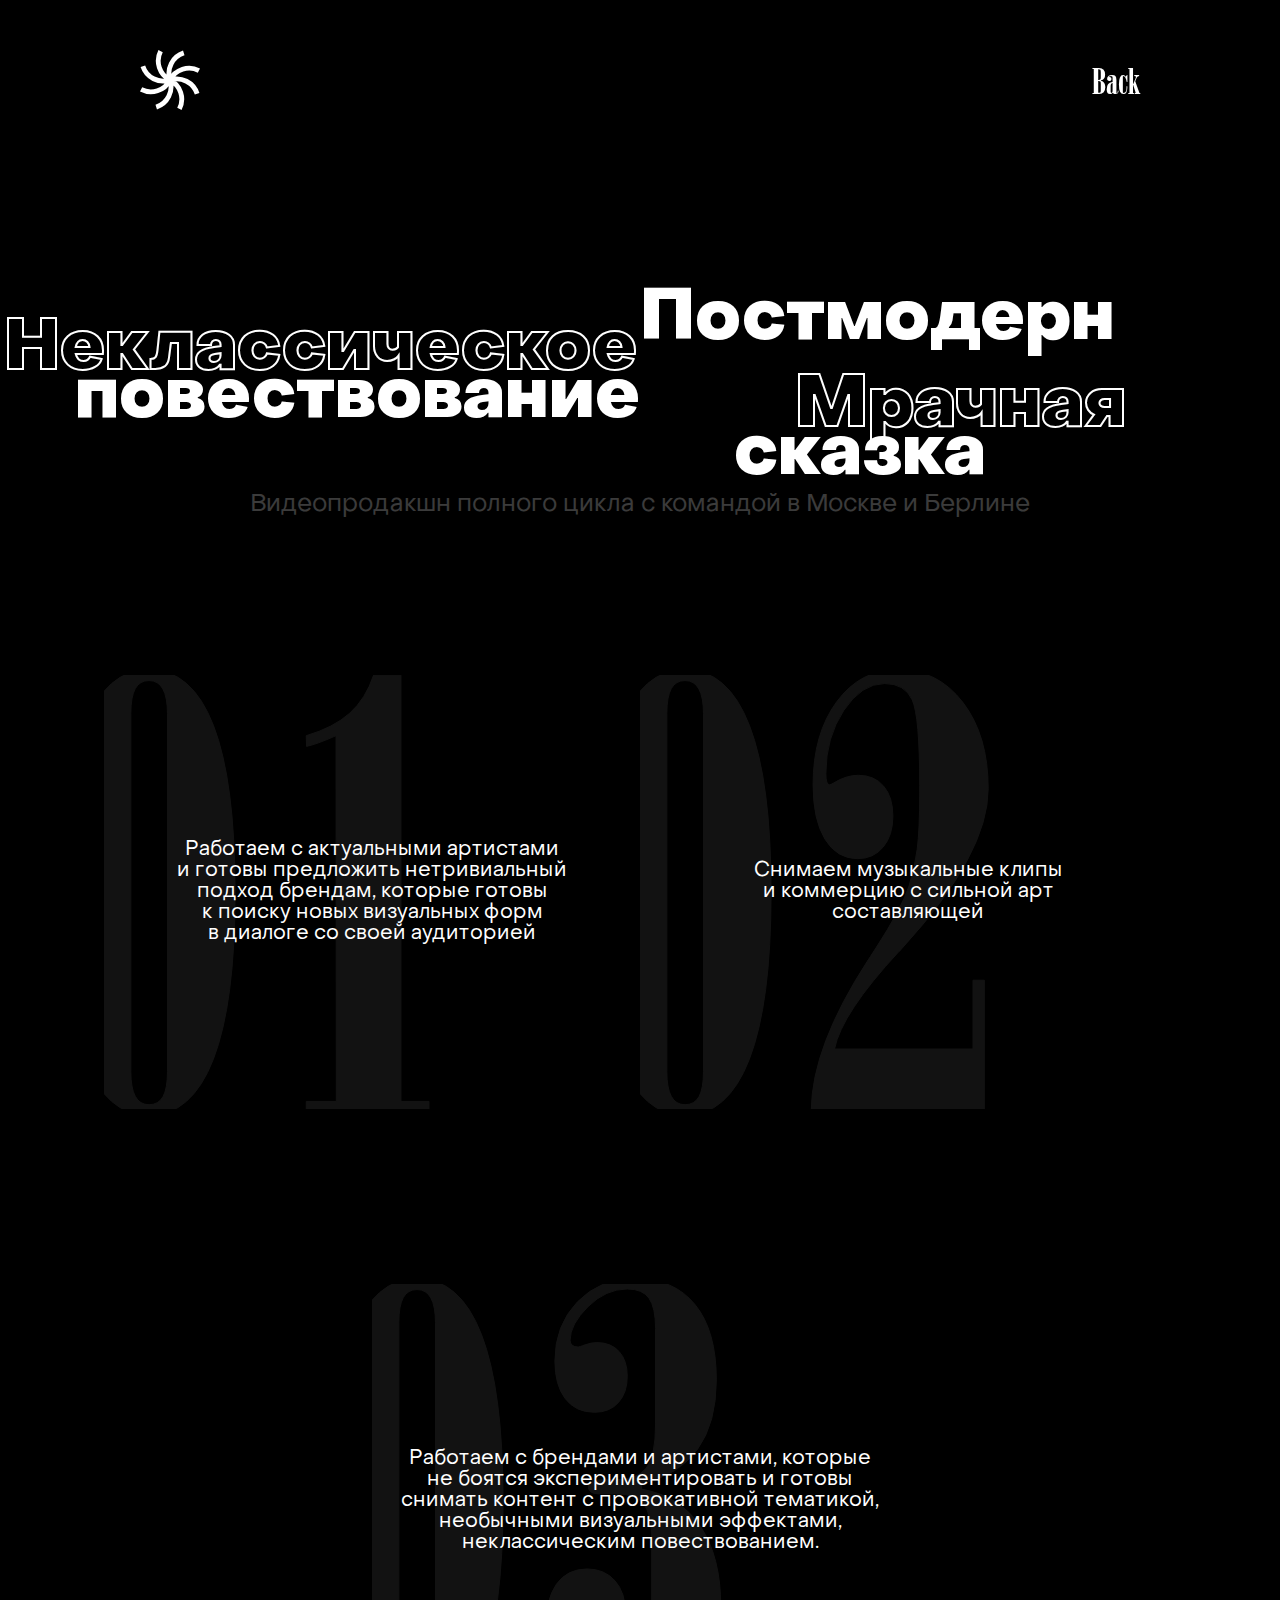
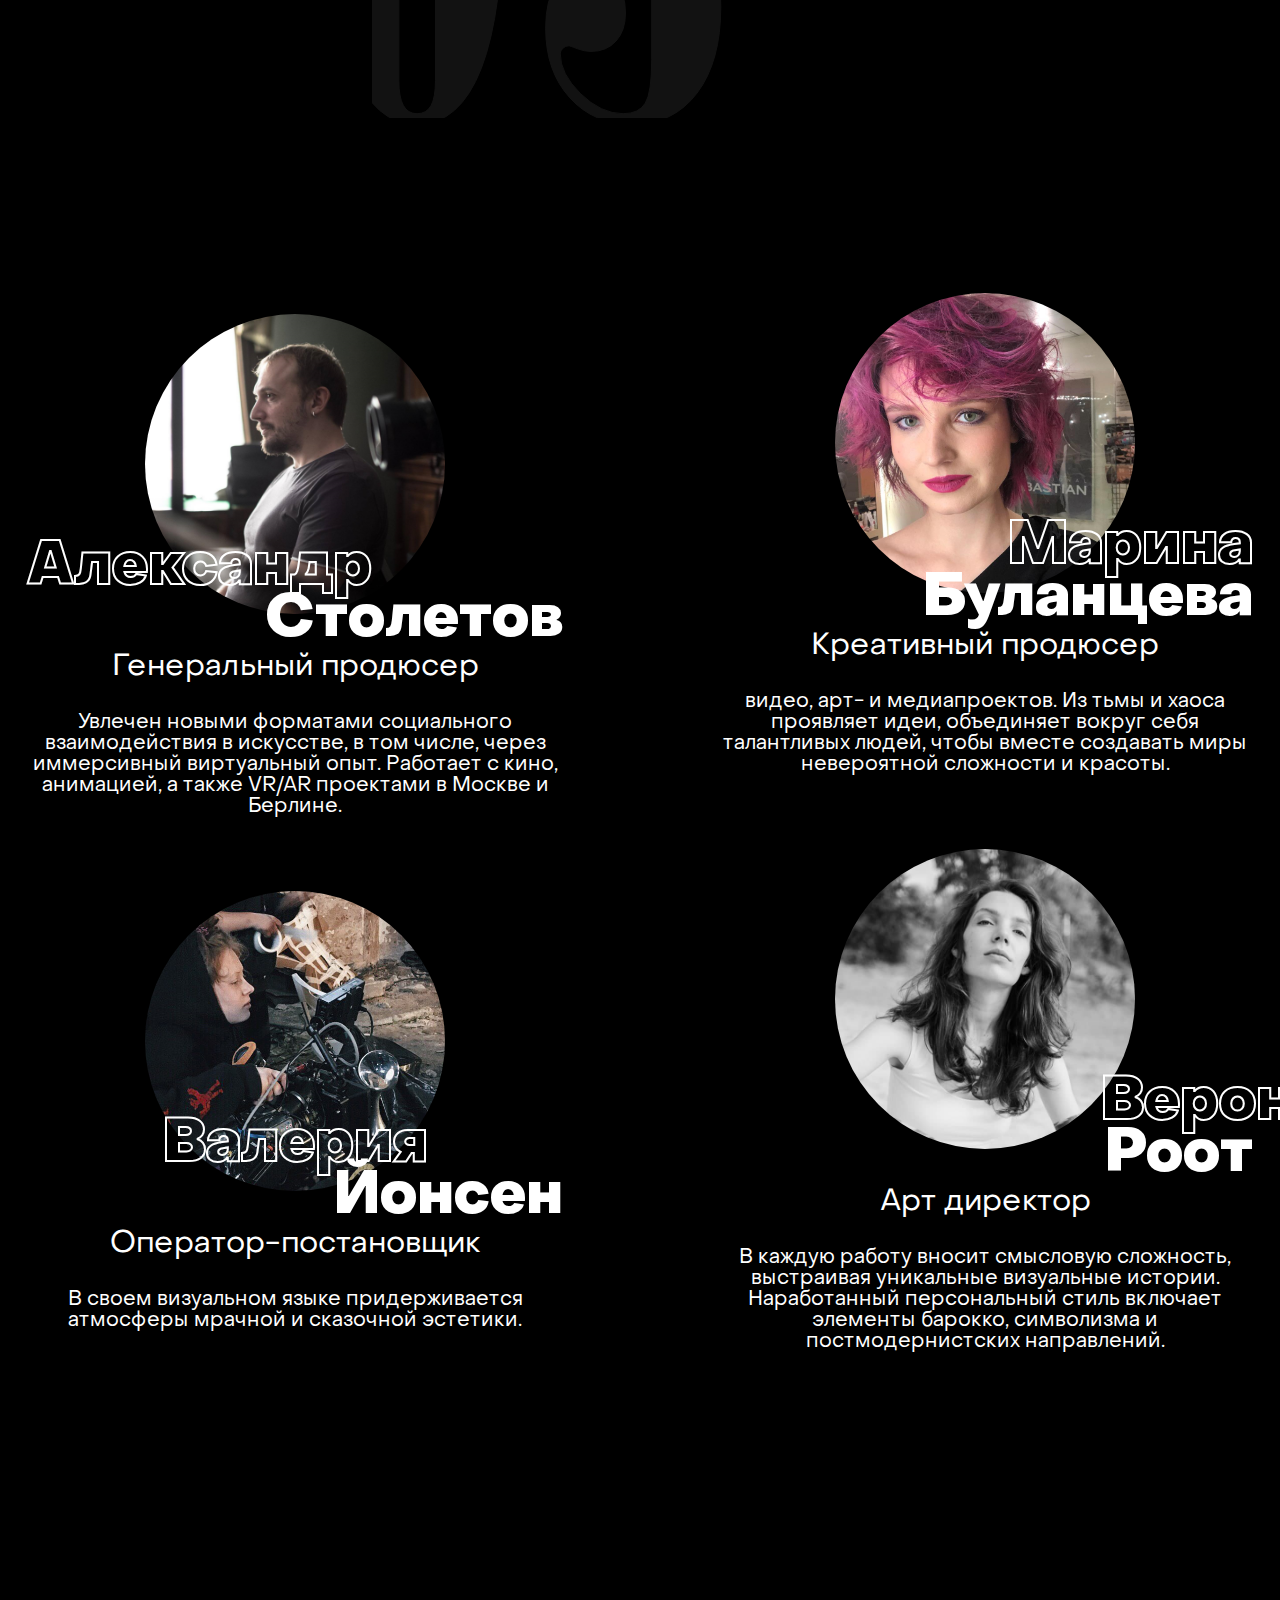
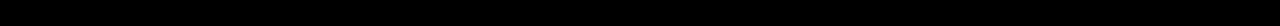
==== about.html @ 4a428d42 "Add files via upload" ====
<!DOCTYPE html>
<html lang="en">
<head>
  <meta charset="UTF-8" http-equiv="Cache-Control" content="no-cache">
  <meta name="viewport" content="width=device-width, initial-scale=1.0">
  <link rel="stylesheet" href="css/style.css">
  <title>OMUT STUDIO</title>
</head>
<body>
  <div class="container">
    <div class="nav">
      <a href="./index.html"><img class="nav__logo" src="img/znak.svg" alt="logo"></a>
      <div class="nav__links">
        <a href="./index.html" class="nav__link nav__back-active">Back</a>
      </div>
      <div class="nav__links_mob">
        <img class="nav__link_mob" src="img/info.svg" alt="info">
        <img class="nav__link_mob" src="img/phone.svg" alt="phone">
      </div>
    </div>
    <div class="menu">
      <div class="menu__title">
        <div class="menu__words_col">
          <div class="menu__word_title">Неклассическое</div>
          <div class="menu__word_subtitle">повествование</div>
        </div>
        <div class="menu__words_col">
          <div class="menu__word_subtitle top">Постмодерн</div>
          <div class="menu__word_title right">Мрачная</div>
          <div class="menu__word_subtitle bottom">сказка</div>
        </div>
      </div>
      <div class="menu__subtitle">Видеопродакшн полного цикла с командой в Москве и Берлине</div>
      <ul class="menu__list">
        <li class="menu__item one">Работаем с актуальными артистами <br> и готовы предложить нетривиальный <br>  подход брендам, которые готовы <br> 
          к поиску новых визуальных форм <br> 
          в диалоге со своей аудиторией</li>
        <li class="menu__item two">Снимаем музыкальные клипы <br> 
          и коммерцию с сильной арт <br> составляющей</li>
        <li class="menu__item three">Работаем с брендами и артистами, которые <br>  не боятся экспериментировать и готовы <br> снимать контент с провокативной тематикой, <br>  необычными визуальными эффектами, <br> неклассическим повествованием.</li>
      </ul>
      <div class="menu__team">
        <div class="team__col">
          <div class="team__person">
            <img src="img/photo_1.png" class="team__photo" alt="photo">
            <div class="team__name">Александр</div>
            <div class="team__lastname">Столетов</div>
            <div class="team__position">Генеральный продюсер</div>
            <div class="team__text">Увлечен новыми форматами социального взаимодействия в искусстве, в том числе, через иммерсивный виртуальный опыт. Работает с кино, анимацией, а также VR/AR проектами в Москве и Берлине. </div>
          </div>
          <div class="team__person">
            <img src="img/photo_3.png" class="team__photo" alt="photo">
            <div class="team__name three">Валерия</div>
            <div class="team__lastname three">Йонсен</div>
            <div class="team__position">Оператор-постановщик</div>
            <div class="team__text">В своем визуальном языке придерживается атмосферы мрачной и сказочной эстетики.</div>
          </div>
        </div>
        <div class="team__col">
          <div class="team__person">
            <img src="img/photo_2.png" class="team__photo" alt="photo">
            <div class="team__name two">Марина</div>
            <div class="team__lastname two">Буланцева </div>
            <div class="team__position">Креативный продюсер </div>
            <div class="team__text">видео, арт- и медиапроектов. Из тьмы и хаоса проявляет идеи, объединяет вокруг себя талантливых людей, чтобы вместе создавать миры невероятной сложности и красоты. </div>
          </div>
          <div class="team__person">
            <img src="img/photo_4.png" class="team__photo" alt="photo">
            <div class="team__name four">Вероника </div>
            <div class="team__lastname four">Роот</div>
            <div class="team__position">Арт директор</div>
            <div class="team__text">В каждую работу вносит смысловую сложность, выстраивая уникальные визуальные истории.  Наработанный персональный стиль включает элементы барокко, символизма и постмодернистских направлений.</div>
          </div>
        </div>
      </div>
    </div>
  </div>
</body>
</html>
---- css/style.css ----
@import url('./fonts.css');
@import url('./mian.css');

.container{
  overflow: hidden;
}

/* MAIN */

.main{
  background-color: black;
  color: white;
  font-weight: 400;
  height: 100vh;
  position: fixed;
  width: 100%;
  z-index: 50;
  display: flex;
  flex-direction: column;
  justify-content: space-between;
}

.main::after{
  content: "";
  background: url('../img/omut_bg.gif') center no-repeat;
  background-size: contain;
  position: absolute;
  opacity: 0.1;
  top: 0;
  left: 0;
  bottom: 0;
  right: 0;
}

.main.main-active{
  opacity: 0;
  animation: blur 2s ease 0s;
  z-index: -1;
  transition: all 2s ease;
}

@keyframes blur {
	0% {
		-webkit-filter: blur(50px);
		-moz-filter: blur(50px);
		-o-filter: blur(50px);
		-ms-filter: blur(50px);
	}
	100% {
		-webkit-filter: blur(0px);
		-moz-filter: blur(0px);
		-o-filter: blur(0px);
		-ms-filter: blur(0px);
	}
}


.main__center{
  display: flex;
  flex-direction: column;
  justify-content: center;
  align-items: center;
  text-align: center;
}

.main__logo{
  max-width: 320px;
}

.main__subtitle{
  margin-top: 64px;
  font-size: 20px;
}

.main__footer{
  display: flex;
  justify-content: space-around;
  
}

.main__info{
  margin-bottom: 60px;
  text-transform: uppercase;
  font-size: 16px;
}

@media (max-width: 800px){

  .main{
    display: flex;
    flex-direction: column;
    justify-content: space-around;
  }

  .main::after{
    background-size: 100% 100%;
  }

  .main__center{
    padding-top: 0;
  }

  .main__logo{
    max-width: 240px;
  }

  .main__subtitle{
    margin-top: 24px;
  }

  .main__footer{
    display: flex;
    flex-direction: column;
    justify-content: center;
    margin-top: 0;
    text-align: center;
  }

  .main__col{
    display: flex;
    justify-content: space-around;
  }

  .main__info{
    font-size: 12px;
    margin-bottom: 25px;
  }

}
/* NAVIGATION */

.nav{
  position: fixed;
  display: flex;
  align-items: center;
  justify-content: space-between;
  padding: 50px 140px 0 140px;
  width: 100%;
  z-index: 2;
}

.nav__logo{
  max-width: 60px;
  transition: all 3s;
  cursor: pointer;
}

.nav__logo:hover{
  transform: rotate(-360deg);
  transition: all 3s;
}

.nav__link{
  font-family: 'onyx_btregular';
  font-size: 36px;
  text-decoration: none;
  color: white;
  margin-left: 120px;
}

.nav__links_mob{
  display: none;
}

.nav__back{
  display: none;
}

.nav__contacts-hidden,.nav__about-hidden{
  display: none;
}
.nav__links_mob{
  display: none;
}

.nav__back-active{
  display: flex;
}
@media (max-width: 800px){
  .nav{
    backdrop-filter: blur(10px);
    background-color: rgba(0, 0, 0, 0.5);
    padding: 30px 30px 24px 30px;
  }

  .nav__logo{
    max-width: 30px;
  }

  .nav__contacts,.nav__about{
    display: none;
  }
  
  .nav__links_mob{
    display: flex;
  }

  .nav__link_mob{
    margin-left: 34px;
  }

  .nav__links_mob{
    display: flex;
  }

  .nav__links_mob-hidden{
    display: none;
  }
}

/* SCROLL */

.scroll__icon{
  position: fixed;
  bottom: 94px;
  padding-left: 140px;
  animation: shake 3s ease 0s infinite;
  -webkit-animation: shake 3s ease 0s infinite;
}

.scroll__icon-active{
  display: none;
}

@keyframes shake {
	100%,
	0% {
		-webkit-transform: translate(0%, 0%);
		transform: translate(0%, 0%);

		-webkit-filter: blur(0px);
		-moz-filter: blur(0px);
		-o-filter: blur(0px);
		-ms-filter: blur(0px);
	}
	50% {
		-webkit-transform: translate(2%, 2%);
		transform: translate(2%, 2%);

		-webkit-filter: blur(2.5px);
		-moz-filter: blur(2.5px);
		-o-filter: blur(2.5px);
		-ms-filter: blur(2.5px)
	}
}

.scroll__img{
  width: 21px;
}


@media (max-width: 800px){
  .scroll__icon{
    position: fixed;
    bottom: 2%;
    padding-left: 2%;
    animation: shake 3s ease 0s infinite;
    -webkit-animation: shake 3s ease 0s infinite;
  }
}


/* WORK ZERO */

.work__zero{
  background: url('../img/bg_9.png') left no-repeat;
  background-size: cover;
  height: 100vh;
  display: flex;
  flex-direction: row-reverse;
  background-color: black;
  position: relative;
}

.zero__blur{
  background: linear-gradient( to right,rgba(255, 255, 255, 0.1), rgb(0, 0, 0));
  backdrop-filter: blur(10px);
  width: 50%;
  height: 100%;
  padding: 0 140px 0 84px;
  display: flex;
  flex-direction: column;
  justify-content: center;
  color: white;
  position: relative;
  transform: translate(100%,0);
  transition: all 2s;
}


.zero__title{
  font-weight: 900;
  font-size: 100px;
  white-space: nowrap;
  line-height: 30px;
  -webkit-text-fill-color: transparent;
  -webkit-text-stroke: 2px white;
  position: relative;
}

.zero__subtitle{
  font-weight: 900;
  font-size: 100px;
  white-space: nowrap;
  position: relative;
  line-height: 100px;
  text-align: right;
}

.zero__text{
  font-size: 18px;
  position: relative;
  margin-top: 69px;
}

.zero__play{
  font-family: 'onyx_btregular';
  font-size: 56px;
  text-decoration: none;
  color: white;
  margin-top: 69px;
  cursor: pointer;
  position: relative;
  text-align: right;
}

.zero__text_mob{
  display: none;
  position: relative;
}


@media (max-width: 800px){
  .work__zero{
    background: url('../img/bg_9.png') no-repeat;
    background-size: cover;
    background-position: 20% top;
    flex-direction: column-reverse;
    overflow: hidden;
  }
  .zero__blur{
    background: linear-gradient( to bottom,rgba(255, 255, 255, 0.1), rgb(0, 0, 0) 35%);
    width: 100%;
    height: 50%;
    padding: 20px 0;
    display: flex;
    flex-direction: column;
    justify-content: flex-start;
    align-items: center;
    text-align: center;
    color: white;
    transform: translate(0,100%);
  }

  .zero__title{
    font-size: 36px;
    margin-left: 0;
    line-height: 30px;
    width: 90%;
    text-align: left;
    -webkit-text-stroke: 1px white;
  }
  
  .zero__subtitle{
    font-size: 30px;
    margin-left: 0;
    width: 90%;
    text-align: right;
    line-height: 20px;
    margin-bottom: 32px;
  }
  
  .zero__text{
    display: none;
  }

  .zero__text_mob{
    display: block;
    font-size: 16px;

  }

  .zero__row_mob{
    margin-bottom: 15px;
  }

  .zero__play{
    font-size: 36px;
    margin-top: -400px;
    width: 90%;
    text-align: right;
  }
}

/* WORK ONE */

.work__one{
  background: url('../img/bg_1.jpg') center no-repeat;
  background-size: cover;
  height: 100vh;
  display: flex;
  flex-direction: row-reverse;
  background-color: black;
  position: relative;
}

.one__blur{
  background: linear-gradient( to right,rgba(255, 255, 255, 0.1), rgb(0, 0, 0));
  backdrop-filter: blur(10px);
  width: 39%;
  height: 100%;
  padding: 0 140px 0 84px;
  display: flex;
  flex-direction: column;
  justify-content: center;
  color: white;
  position: relative;
  transform: translate(100%,0);
  transition: all 2s;
}


.one__title{
  font-weight: 900;
  font-size: 100px;
  white-space: nowrap;
  margin-left: -245px;
  line-height: 30px;
  -webkit-text-fill-color: transparent;
  -webkit-text-stroke: 2px white;
  position: relative;
}

.one__subtitle{
  font-weight: 900;
  font-size: 100px;
  margin-left: -30px;
  white-space: nowrap;
  position: relative;
}

.one__subtitle_text{
  margin-top: -32px;
  font-size: 24px;
  margin-bottom: 69px;
  position: relative;
}

.one__text{
  font-size: 18px;
  position: relative;
}

.one__play{
  font-family: 'onyx_btregular';
  font-size: 56px;
  text-decoration: none;
  color: white;
  margin-top: 69px;
  cursor: pointer;
  position: relative;
}

.one__text_mob{
  display: none;
  position: relative;
}

@media (max-width: 800px){
  .work__one{
    background: url('../img/bg_1.jpg') no-repeat;
    background-size: cover;
    background-position: 20% top;
    flex-direction: column-reverse;
    overflow: hidden;
  }
  .one__blur{
    background: linear-gradient( to bottom,rgba(255, 255, 255, 0.1), rgb(0, 0, 0) 35%);
    width: 100%;
    height: 50%;
    padding: 20px 0;
    display: flex;
    flex-direction: column;
    justify-content: flex-start;
    align-items: center;
    text-align: center;
    color: white;
    transform: translate(0,100%);
  }

  .one__title{
    font-size: 36px;
    margin-left: 0;
    line-height: 30px;
    width: 90%;
    text-align: left;
    -webkit-text-stroke: 1px white;
  }
  
  .one__subtitle{
    font-size: 30px;
    margin-left: 0;
    width: 90%;
    text-align: right;
  }
  
  .one__subtitle_text{
    margin-top: -40px;
    font-size: 18px;
    width: 90%;
    text-align: left;
    margin-bottom: 32px;
  }
  
  .one__text{
    display: none;
  }

  .one__text_mob{
    display: block;
    font-size: 16px;
  }

  .one__row_mob{
    margin-bottom: 15px;
  }

  .one__play{
    font-size: 36px;
    margin-top: -400px;
    width: 90%;
    text-align: right;
  }
}

/* WORK TWO */

.work__two{
  background: url('../img/bg_2.jpg') center no-repeat;
  background-size: cover;
  height: 100vh;
  display: flex;
  flex-direction: row-reverse;
}

.two__blur{
  background: linear-gradient( to right,rgba(255, 255, 255, 0.1), rgb(0, 0, 0));
  backdrop-filter: blur(10px);
  width: 50%;
  height: 100%;
  padding: 0 65px 0 45px;
  color: white;
  display: flex;
  flex-direction: column;
  justify-content: center;
  position: relative;
  transform: translate(100%,0);
  opacity: 0;
  transition: all 2s;
}

.two__title{
  font-weight: 900;
  font-size: 100px;
  white-space: nowrap;
  line-height: 85px;
  -webkit-text-fill-color: transparent;
  -webkit-text-stroke: 2px white;
  position: relative;
}

.two__subtitle{
  font-weight: 900;
  font-size: 70px;
  white-space: nowrap;
  line-height: 60px;
  display: flex;
  justify-content: flex-end;
  position: relative;
}

.two__text{
  display: flex;
  justify-content: center;
  margin-top: 40px;
  font-size: 18px;
  position: relative;
}


.two__play{
  font-family: 'onyx_btregular';
  font-size: 56px;
  text-decoration: none;
  color: white;
  margin-top: 69px;
  cursor: pointer;
  position: relative;
}

.two__text_mob{
  display: none;
  position: relative;
}

@media (max-width: 800px){
  .work__two{
    background: url('../img/bg_2.jpg') no-repeat;
    background-size: cover;
    background-position: 35%;
    flex-direction: column-reverse;
    overflow: hidden;
  }
  .two__blur{
    background: linear-gradient( to bottom,rgba(255, 255, 255, 0.1), rgb(0, 0, 0) 35%);
    width: 100%;
    height: 50%;
    padding: 20px 0 0 0;
    display: flex;
    flex-direction: column;
    justify-content: flex-start;
    align-items: center;
    text-align: center;
    color: white;
    transform: translate(0,100%);
  }

  .two__title{
    font-size: 36px;
    margin-left: 0;
    line-height: 30px;
    width: 90%;
    text-align: left;
    -webkit-text-stroke: 1px white;
  }
  
  .two__subtitle{
    font-size: 30px;
    margin-left: 0;
    width: 90%;
    text-align: right;
    line-height: 30px;
    margin-bottom: 15px;
  }
  
  .two__text{
    display: none;
  }

  .two__text_mob{
    display: block;
    font-size: 16px;
  }

  .two__row_mob{
    margin-bottom: 15px;
  }

  .two__play{
    font-size: 36px;
    margin-top: -400px;
    width: 90%;
    text-align: right;
  }
}

/* WORK three */

.work__three{
  background: url('../img/bg_3.jpg') center no-repeat;
  background-size: cover;
  height: 100vh;
  display: flex;
}

.three__blur{
  background: linear-gradient( to left,rgba(255, 255, 255, 0.1), rgb(0, 0, 0));
  backdrop-filter: blur(10px);
  width: 36%;
  height: 100%;
  padding: 0 60px 0 140px;
  color: white;
  display: flex;
  flex-direction: column;
  justify-content: center;
  position: relative;
  transform: translate(-100%,0);
  opacity: 0;
  transition: all 2s;
}

.three__title{
  font-weight: 900;
  font-size: 100px;
  white-space: nowrap;
  line-height: 85px;
  -webkit-text-fill-color: transparent;
  -webkit-text-stroke: 2px white;
  position: relative;
}

.three__subtitle{
  font-weight: 900;
  font-size: 100px;
  white-space: nowrap;
  line-height: 100px;
  display: flex;
  justify-content: flex-end;
  position: relative;
}

.three__subtitle_text{
  margin-top: -22px;
  margin-left: 144px;
  font-size: 24px;
  margin-bottom: 69px;
  position: relative;
}

.three__text{
  display: flex;
  justify-content: flex-end;
  font-size: 18px;
  position: relative;
  margin-top: 40px;
}


.three__play{
  font-family: 'onyx_btregular';
  position: relative;
  font-size: 56px;
  text-decoration: none;
  color: white;
  margin-top: 69px;
  cursor: pointer;
  display: flex;
  justify-content: flex-end;
}

.three__text_mob{
  display: none;
  position: relative;
}

@media (max-width: 800px){
  .work__three{
    background: url('../img/bg_3.jpg') no-repeat;
    background-size: 250%;
    background-position: top;
    flex-direction: column-reverse;
    overflow: hidden;
    background-color: black;
  }
  .three__blur{
    background: linear-gradient( to bottom,rgba(255, 255, 255, 0.1), rgb(0, 0, 0) 30%);
    width: 100%;
    height: 50%;
    padding: 20px 0 0 0;
    display: flex;
    flex-direction: column;
    justify-content: flex-start;
    align-items: center;
    text-align: center;
    color: white;
    transform: translate(0,100%);
  }

  .three__title{
    font-size: 36px;
    margin-left: 0;
    line-height: 30px;
    width: 50%;
    text-align: left;
    -webkit-text-stroke: 1px white;
  }
  
  .three__subtitle{
    font-size: 30px;
    margin-left: 0;
    width: 50%;
    text-align: right;
    line-height: 30px;
    margin-bottom: 15px;
  }

  .three__subtitle_text{
    display: none;
  }
  
  .three__text{
    display: none;
  }

  .three__text_mob{
    display: block;
    font-size: 16px;
  }

  .three__row_mob{
    margin-bottom: 15px;
  }

  .three__play{
    font-size: 36px;
    margin-top: -400px;
    width: 90%;
    text-align: right;
  }
}

/* WORK FOUR */

.work__four{
  background: url('../img/bg_4.jpg') center no-repeat;
  background-size: cover;
  height: 100vh;
  display: flex;
  flex-direction: row-reverse;
}

.four__blur{
  background: linear-gradient( to right,rgba(255, 255, 255, 0.1), rgb(0, 0, 0));
  backdrop-filter: blur(10px);
  width: 40%;
  height: 100%;
  padding: 0 204px 0 143px;
  color: white;
  display: flex;
  flex-direction: column;
  justify-content: center;
  position: relative;
  transform: translate(100%,0);
  opacity: 0;
  transition: all 2s;  
}

.four__subtext{
  font-size: 18px;
  color: #FFFFFF;
  opacity: 0.31;
  margin-bottom: 70px;
  position: relative;  
}

.four__title{
  font-weight: 900;
  font-size: 100px;
  white-space: nowrap;
  line-height: 85px;
  margin-left: -180px;
  -webkit-text-fill-color: transparent;
  -webkit-text-stroke: 2px white;
  position: relative;  
}

.four__subtitle{
  font-weight: 900;
  font-size: 100px;
  white-space: nowrap;
  line-height: 100px;
  position: relative;  
  
}

.four__text{
  margin-left: -40px;
  font-size: 18px;
  margin-top: 50px;
  position: relative;  
}


.four__play{
  font-family: 'onyx_btregular';
  font-size: 56px;
  text-decoration: none;
  color: white;
  margin-top: 69px;
  cursor: pointer;
  position: relative;  
}

.four__text_mob{
  display: none;
  position: relative;  
}

@media (max-width: 800px){
  .work__four{
    background: url('../img/bg_4.jpg') no-repeat;
    background-size: 250%;
    background-position: top;
    flex-direction: column-reverse;
    overflow: hidden;
    background-color: black;
  }
  .four__blur{
    background: linear-gradient( to bottom,rgba(255, 255, 255, 0.1), rgb(0, 0, 0) 35%);
    width: 100%;
    height: 50%;
    padding: 20px 0 0 0;
    display: flex;
    flex-direction: column;
    justify-content: flex-start;
    align-items: center;
    text-align: center;
    color: white;
    transform: translate(0,100%);
  }

  .four__subtext{
    display: none;
  }

  .four__title{
    font-size: 36px;
    margin-left: 0;
    line-height: 30px;
    width: 50%;
    text-align: left;
    -webkit-text-stroke: 1px white;
  }
  
  .four__subtitle{
    font-size: 30px;
    margin-left: 0;
    width: 50%;
    text-align: right;
    line-height: 30px;
    margin-bottom: 15px;
  }

  .four__subtitle_text{
    display: none;
  }
  
  .four__text{
    display: none;
  }

  .four__text_mob{
    display: block;
    font-size: 16px;
  }

  .four__row_mob{
    margin-bottom: 15px;
  }

  .four__play{
    font-size: 36px;
    margin-top: -400px;
    width: 90%;
    text-align: right;
  }
}

/* WORK FIVE */

.work__five{
  background: url('../img/bg_5.jpg') center no-repeat;
  background-size: cover;
  height: 100vh;
  display: flex;
  flex-direction: row-reverse;
}

.five__blur{
  background: linear-gradient( to right,rgba(255, 255, 255, 0.1), rgb(0, 0, 0));
  backdrop-filter: blur(10px);
  width: 37%;
  height: 100%;
  padding: 0 235px 0 28px;
  color: white;
  min-width: 30%;
  display: flex;
  flex-direction: column;
  justify-content: center;
  position: relative;
  transform: translate(100%,0);
  opacity: 0;
  transition: all 2s;
}

.five__title{
  font-weight: 900;
  font-size: 100px;
  white-space: nowrap;
  line-height: 85px;
  display: flex;
  justify-content: flex-end;
  -webkit-text-fill-color: transparent;
  -webkit-text-stroke: 2px white;
  position: relative;
}

.five__subtitle{
  font-weight: 900;
  font-size: 100px;
  white-space: nowrap;
  line-height: 100px;
  position: relative;
}

.five__text{
  font-size: 18px;
  margin-top: 70px;
  position: relative;
}


.five__play{
  font-family: 'onyx_btregular';
  font-size: 56px;
  text-decoration: none;
  color: white;
  margin-top: 69px;
  cursor: pointer;
  justify-content: flex-end;
  display: flex;
  position: relative;
}

.five__text_mob{
  display: none;
  position: relative;
}

@media (max-width: 800px){
  .work__five{
    background: url('../img/bg_5.jpg') no-repeat;
    background-size: cover;
    background-position: 35% ;
    flex-direction: column-reverse;
    overflow: hidden;
  }
  .five__blur{
    background: linear-gradient( to bottom,rgba(255, 255, 255, 0.1), rgb(0, 0, 0) 35%);
    width: 100%;
    height: 50%;
    padding: 20px 0 0 0;
    display: flex;
    flex-direction: column;
    justify-content: flex-start;
    align-items: center;
    text-align: center;
    color: white;
    transform: translate(0,100%);
  }

  .five__subtext{
    display: none;
  }

  .five__title{
    font-size: 36px;
    margin-left: 0;
    line-height: 30px;
    width: 50%;
    text-align: left;
    -webkit-text-stroke: 1px white;
    justify-content: flex-start;
  }
  
  .five__subtitle{
    font-size: 30px;
    margin-left: 0;
    width: 50%;
    text-align: right;
    line-height: 30px;
    margin-bottom: 15px;
  }

  .five__subtitle_text{
    display: none;
  }
  
  .five__text{
    display: none;
  }

  .five__text_mob{
    display: block;
    font-size: 16px;
  }

  .five__row_mob{
    margin-bottom: 15px;
  }

  .five__play{
    font-size: 36px;
    margin-top: -400px;
    width: 90%;
    text-align: right;
  }
}

/* WORK SIX */

.work__six{
  background: url('../img/bg_6.jpg') center no-repeat;
  background-size: cover;
  height: 100vh;
  display: flex;
}

.six__blur{
  background: linear-gradient( to left,rgba(255, 255, 255, 0.1), rgb(0, 0, 0));
  backdrop-filter: blur(10px);
  position: relative;
  width: 45%;
  height: 100%;
  padding: 0 225px 0 140px;
  color: white;
  display: flex;
  flex-direction: column;
  justify-content: center;
  transform: translate(-100%,0);
  opacity: 0;
  transition: all 2s;
}

.six__title{
  font-weight: 900;
  font-size: 100px;
  white-space: nowrap;
  line-height: 85px;
  display: flex;
  justify-content: flex-end;
  -webkit-text-fill-color: transparent;
  -webkit-text-stroke: 2px white;
  position: relative;
}

.six__subtitle{
  font-weight: 900;
  font-size: 100px;
  white-space: nowrap;
  line-height: 100px;
  position: relative;
}

.six__text{
  font-size: 18px;
  margin-top: 50px;
  display: flex;
  justify-content: flex-end;
  position: relative;
}


.six__play{
  font-family: 'onyx_btregular';
  font-size: 56px;
  text-decoration: none;
  color: white;
  margin-top: 69px;
  cursor: pointer;
  justify-content: flex-end;
  display: flex;
  position: relative;
}

.six__text_mob{
  display: none;
  position: relative;
}

@media (max-width: 800px){
  .work__six{
    background: url('../img/bg_6.jpg') no-repeat;
    background-size: 250%;
    background-position: top;
    flex-direction: column-reverse;
    overflow: hidden;
    background-color: black;
  }
  .six__blur{
    background: linear-gradient( to bottom,rgba(255, 255, 255, 0.1), rgb(0, 0, 0) 30%);
    width: 100%;
    height: 50%;
    padding: 20px 0 0 0;
    display: flex;
    flex-direction: column;
    justify-content: flex-start;
    align-items: center;
    text-align: center;
    color: white;
    transform: translate(0,100%);
  }

  .six__subtext{
    display: none;
  }

  .six__title{
    font-size: 36px;
    margin-left: 0;
    line-height: 30px;
    width: 50%;
    text-align: left;
    -webkit-text-stroke: 1px white;
  }
  
  .six__subtitle{
    font-size: 30px;
    margin-left: 0;
    width: 50%;
    text-align: right;
    line-height: 30px;
    margin-bottom: 15px;
  }

  .six__subtitle_text{
    display: none;
  }
  
  .six__text{
    display: none;
  }

  .six__text_mob{
    display: block;
    font-size: 16px;
  }

  .six__row_mob{
    margin-bottom: 15px;
  }

  .six__play{
    font-size: 36px;
    margin-top: -400px;
    width: 90%;
    text-align: right;
  }
}


/* WORK SEVEN */

.work__seven{
  background: url('../img/bg_7.jpg') center no-repeat;
  background-size: cover;
  height: 100vh;
  display: flex;
}

.seven__blur{
  background: linear-gradient( to left,rgba(255, 255, 255, 0.1), rgb(0, 0, 0));
  backdrop-filter: blur(10px);
  position: relative;
  width: 38%;
  height: 100%;
  padding: 0 65px 0 140px;
  color: white;
  display: flex;
  flex-direction: column;
  justify-content: center;
  transform: translate(-100%,0);
  opacity: 0;
  transition: all 2s;
}

.seven__title{
  font-weight: 900;
  font-size: 100px;
  white-space: nowrap;
  line-height: 85px;
  display: flex;
  justify-content: flex-end;
  -webkit-text-fill-color: transparent;
  -webkit-text-stroke: 2px white;
  position: relative;
}

.seven__subtitle{
  font-weight: 900;
  font-size: 100px;
  white-space: nowrap;
  line-height: 100px;
  position: relative;
}

.seven__text{
  font-size: 18px;
  margin-top: 50px;
  display: flex;
  justify-content: flex-end;
  position: relative;
}


.seven__play{
  font-family: 'onyx_btregular';
  font-size: 56px;
  text-decoration: none;
  color: white;
  margin-top: 69px;
  cursor: pointer;
  justify-content: flex-end;
  display: flex;
  position: relative;
}

.seven__text_mob{
  display: none;
  position: relative;
}

@media (max-width: 800px){
  .work__seven{
    background: url('../img/bg_7.jpg') no-repeat;
    background-size: 250%;
    background-position: 80% top;
    flex-direction: column-reverse;
    overflow: hidden;
    background-color: black;
  }
  .seven__blur{
    background: linear-gradient( to bottom,rgba(255, 255, 255, 0.1), rgb(0, 0, 0) 30%);
    backdrop-filter: blur(10px);
    width: 100%;
    height: 50%;
    padding: 20px 0 0 0;
    display: flex;
    flex-direction: column;
    justify-content: flex-start;
    align-items: center;
    text-align: center;
    color: white;
    transform: translate(0,100%);
  }

  .seven__subtext{
    display: none;
  }

  .seven__title{
    font-size: 36px;
    margin-left: 0;
    line-height: 30px;
    width: 50%;
    text-align: left;
    -webkit-text-stroke: 1px white;
  }
  
  .seven__subtitle{
    font-size: 30px;
    margin-left: 0;
    width: 50%;
    text-align: right;
    line-height: 30px;
    margin-bottom: 15px;
  }

  .seven__subtitle_text{
    display: none;
  }
  
  .seven__text{
    display: none;
  }

  .seven__text_mob{
    display: block;
    font-size: 16px;
  }

  .seven__row_mob{
    margin-bottom: 15px;
  }

  .seven__play{
    font-size: 36px;
    margin-top: -400px;
    width: 90%;
    text-align: right;
  }
}

/* WORK EIGHT  */

.work__eight{
  background: url('../img/bg_8.jpg') center no-repeat;
  background-size: cover;
  height: 100vh;
  display: flex;
  justify-content: flex-end;
}

.eight__blur{
  background: linear-gradient( to right,rgba(255, 255, 255, 0.1), rgb(0, 0, 0));
  backdrop-filter: blur(10px);
  position: relative;
  width: 40%;
  height: 100%;
  padding: 0 140px 0 100px;
  color: white;
  display: flex;
  flex-direction: column;
  justify-content: center;
  transform: translate(100%,0);
  opacity: 0;
  transition: all 2s;
}

.eight__title{
  font-weight: 900;
  font-size: 100px;
  white-space: nowrap;
  line-height: 85px;
  display: flex;
  justify-content: center;
  -webkit-text-fill-color: transparent;
  -webkit-text-stroke: 2px white;
  position: relative;
}

.eight__subtitle{
  font-weight: 900;
  font-size: 100px;
  white-space: nowrap;
  line-height: 100px;
  position: relative;
}

.eight__text{
  font-size: 18px;
  margin-top: 50px;
  display: flex;
  justify-content: flex-end;
  position: relative;
}


.eight__play{
  font-family: 'onyx_btregular';
  font-size: 56px;
  text-decoration: none;
  color: white;
  margin-top: 69px;
  cursor: pointer;
  position: relative;
}

.eight__text_mob{
  display: none;
  position: relative;
}

@media (max-width: 800px){
  .work__eight{
    background: url('../img/bg_8.jpg') no-repeat;
    background-size: 230%;
    background-position: 60% top;
    flex-direction: column-reverse;
    overflow: hidden;
    background-color: black;
    justify-content: flex-start;
  }
  .eight__blur{
    background: linear-gradient( to bottom,rgba(255, 255, 255, 0.1), rgb(0, 0, 0) 20%);
    width: 100%;
    height: 50%;
    padding: 20px 0 0 0;
    display: flex;
    flex-direction: column;
    justify-content: flex-start;
    align-items: center;
    text-align: center;
    color: white;
    transform: translate(0,100%);
  }

  .eight__subtext{
    display: none;
  }

  .eight__title{
    font-size: 36px;
    margin-left: 0;
    line-height: 30px;
    width: 50%;
    text-align: left;
    -webkit-text-stroke: 1px white;
    justify-content: initial;
  }
  
  .eight__subtitle{
    font-size: 30px;
    margin-left: 0;
    width: 50%;
    text-align: right;
    line-height: 30px;
    margin-bottom: 15px;
  }

  .eight__subtitle_text{
    display: none;
  }
  
  .eight__text{
    display: none;
  }

  .eight__text_mob{
    display: block;
    font-size: 16px;
  }

  .eight__row_mob{
    margin-bottom: 15px;
  }

  .eight__play{
    font-size: 36px;
    margin-top: -400px;
    width: 90%;
    text-align: right;
  }
}

/* MENU */

.menu{
  background: black;
  color: white;
}

.menu-active{
  display: block;
}



.scroll__container-hidden{
  display: none;
}

.menu__title{
  display: flex;
  align-items: center;
  padding-top: 283px;
  justify-content: space-between;
  flex-wrap: wrap;
  justify-content: center;
}

.menu__words_col{
  display: flex;
  flex-direction: column;
  min-width: 50%;
}

.menu__word_title{
  font-weight: 900;
  font-size: 72px;
  -webkit-text-fill-color: transparent;
  -webkit-text-stroke: 2px white;
  line-height: 20px;
  text-align: center;
}

.menu__word_subtitle{
  font-weight: 900;
  font-size: 72px;
  text-align: right;
}

.menu__word_subtitle.top{
  margin-left: 0;
  margin-bottom: 40px;
  text-align: left;
}

.menu__word_title.right{
  text-align: center;
}

.menu__word_subtitle.bottom{
  text-align: center;
  margin-right: 200px;
}

.menu__subtitle{
  color: #FFFFFF;
  opacity: 0.23;
  font-size: 24px;
  text-align: center;
}

.menu__list{
  display: flex;
  justify-content: center;
  align-items: center;
  flex-wrap: wrap;
  margin-top: 157px;
  margin-bottom: ;
}

.menu__item{
  display: flex;
  text-align: center;
  width: 536px;
  height: 434px;
  justify-content: center;
  align-items: center;
  font-size: 20px;
  margin-bottom: 175px;
}

.menu__item.one{
  background: url('../img/numb_1.png') center no-repeat;
}
.menu__item.two{
  background: url('../img/numb_2.png') center no-repeat;
}
.menu__item.three{
  background: url('../img/numb_3.png') center no-repeat;
}

.menu__team{
  display: flex;
  justify-content: center;
  align-items: center;
  padding-bottom: 200px;
  flex-wrap: wrap;
}

.team__person{
  width: 536px;
  text-align: center;
  margin-bottom: 73px;
}

.team__name{
  font-weight: 900;
  font-size: 60px;
  -webkit-text-fill-color: transparent;
  -webkit-text-stroke: 2px white;
  line-height: 40px;
  text-align: left;
  margin-top: -70px;
}

.team__name.two{
  text-align: right;
}

.team__name.three{
  text-align: center;
}

.team__name.four{
  text-align: right;
  margin-right: -150px;
}

.team__lastname{
    font-weight: 900;
    font-size: 60px;
    text-align: right;
}

.team__position{
  font-size: 30px;
  margin-bottom: 30px;
}

.team__text{
  font-size: 20px;
}

.team__col:first-child{
  margin-right: 154px;
}


/* Scroll Animation */

.blur-active{
  transform: translate(0,0);
  opacity: 1;
}

@media (max-width: 1500px){
  .blur-active{
    width: initial;
  }
}

/* VIDO */

.modal{
  position: absolute;
  display: flex;
  top: 0;
  left: 0;
  height: 100vh;
  width: 100%;
  background-color: black;
  justify-content: center;
  align-items: center;
  transform: translate(100%,0);
  opacity: 0;
}

.left__modal{
  transform: translate(-100%,0);
}

.modal-active{
  transform: translate(0,0);
  opacity: 1;
  transition: all 2s;
}

.video{
  width: 100%;
  height: 70%;
  border: 0;
}

@media (max-width: 800px){
  .modal{
    transform: translate(0,100%);
  }
  
  .left__modal{
    transform: translate(0,100%);
  }  

  .modal-active{
    transform: translate(0,0);
    opacity: 1;
    transition: all 2s;
  }
}
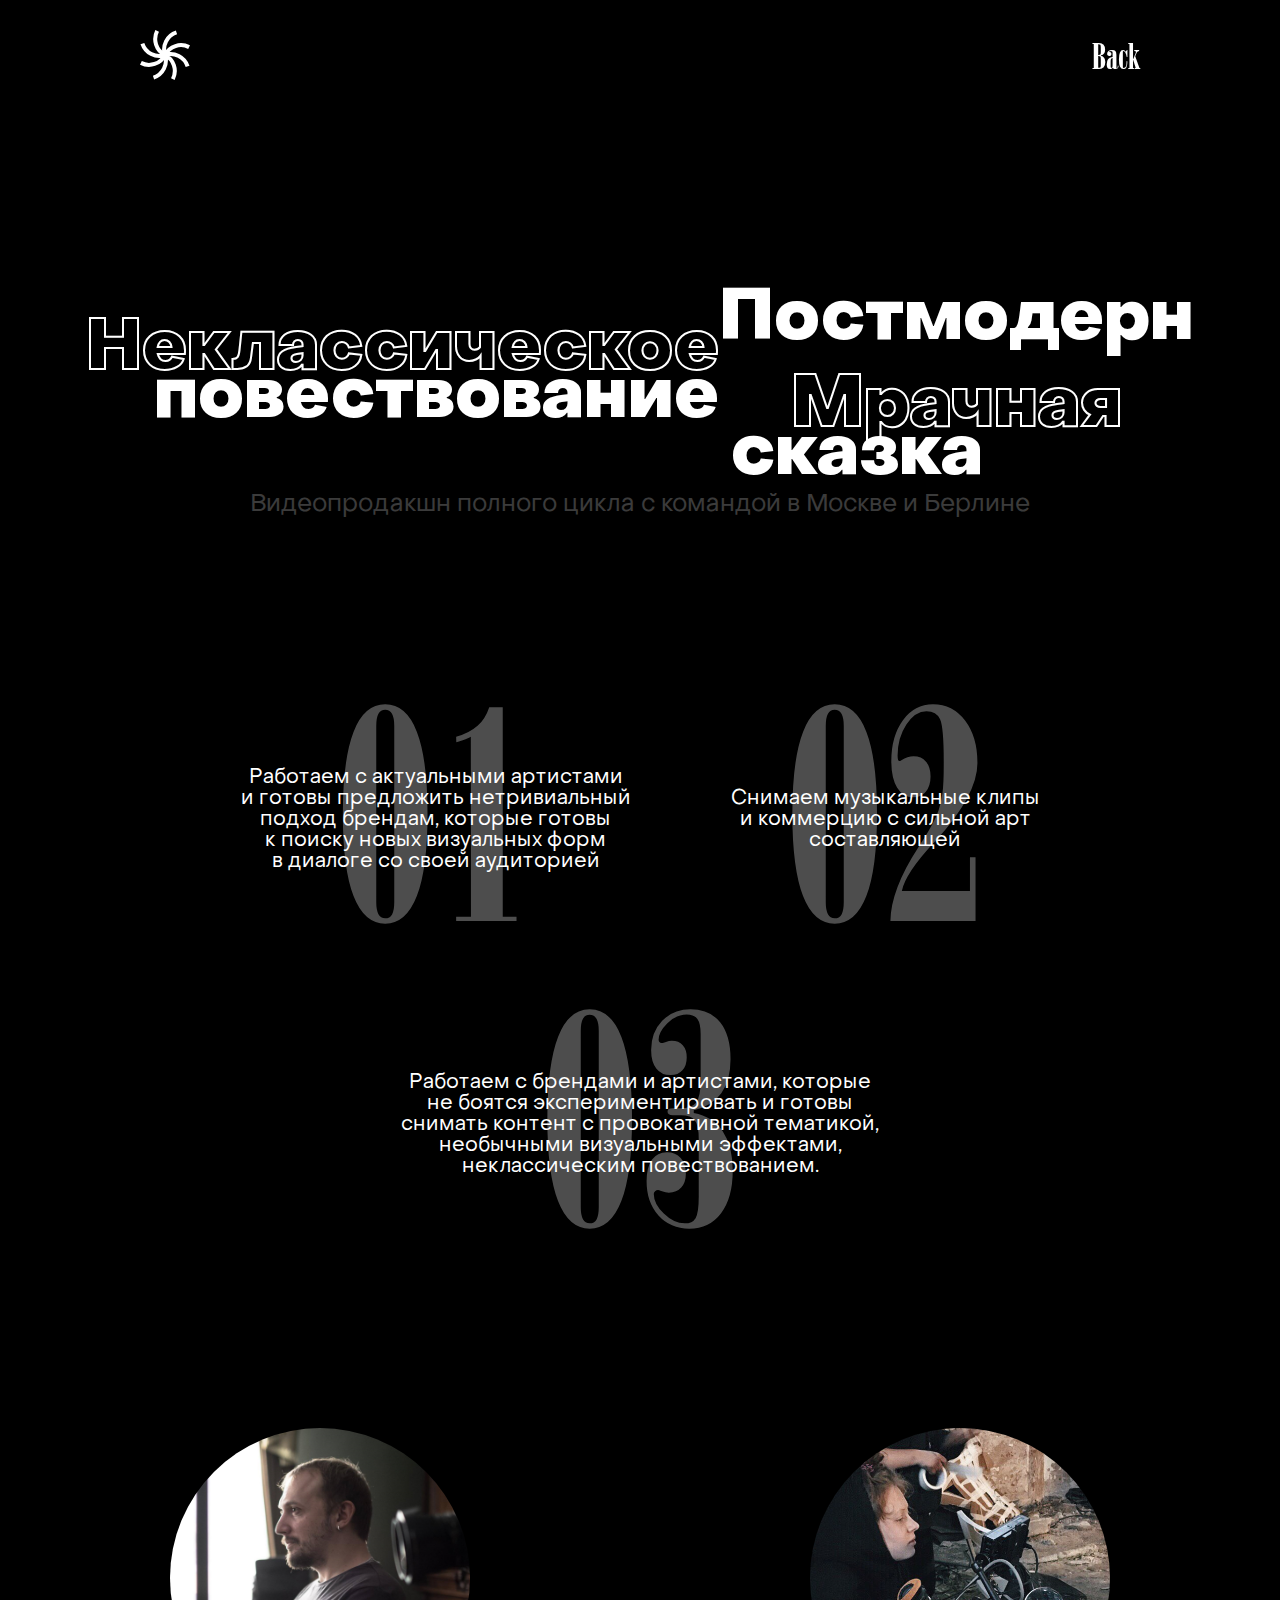
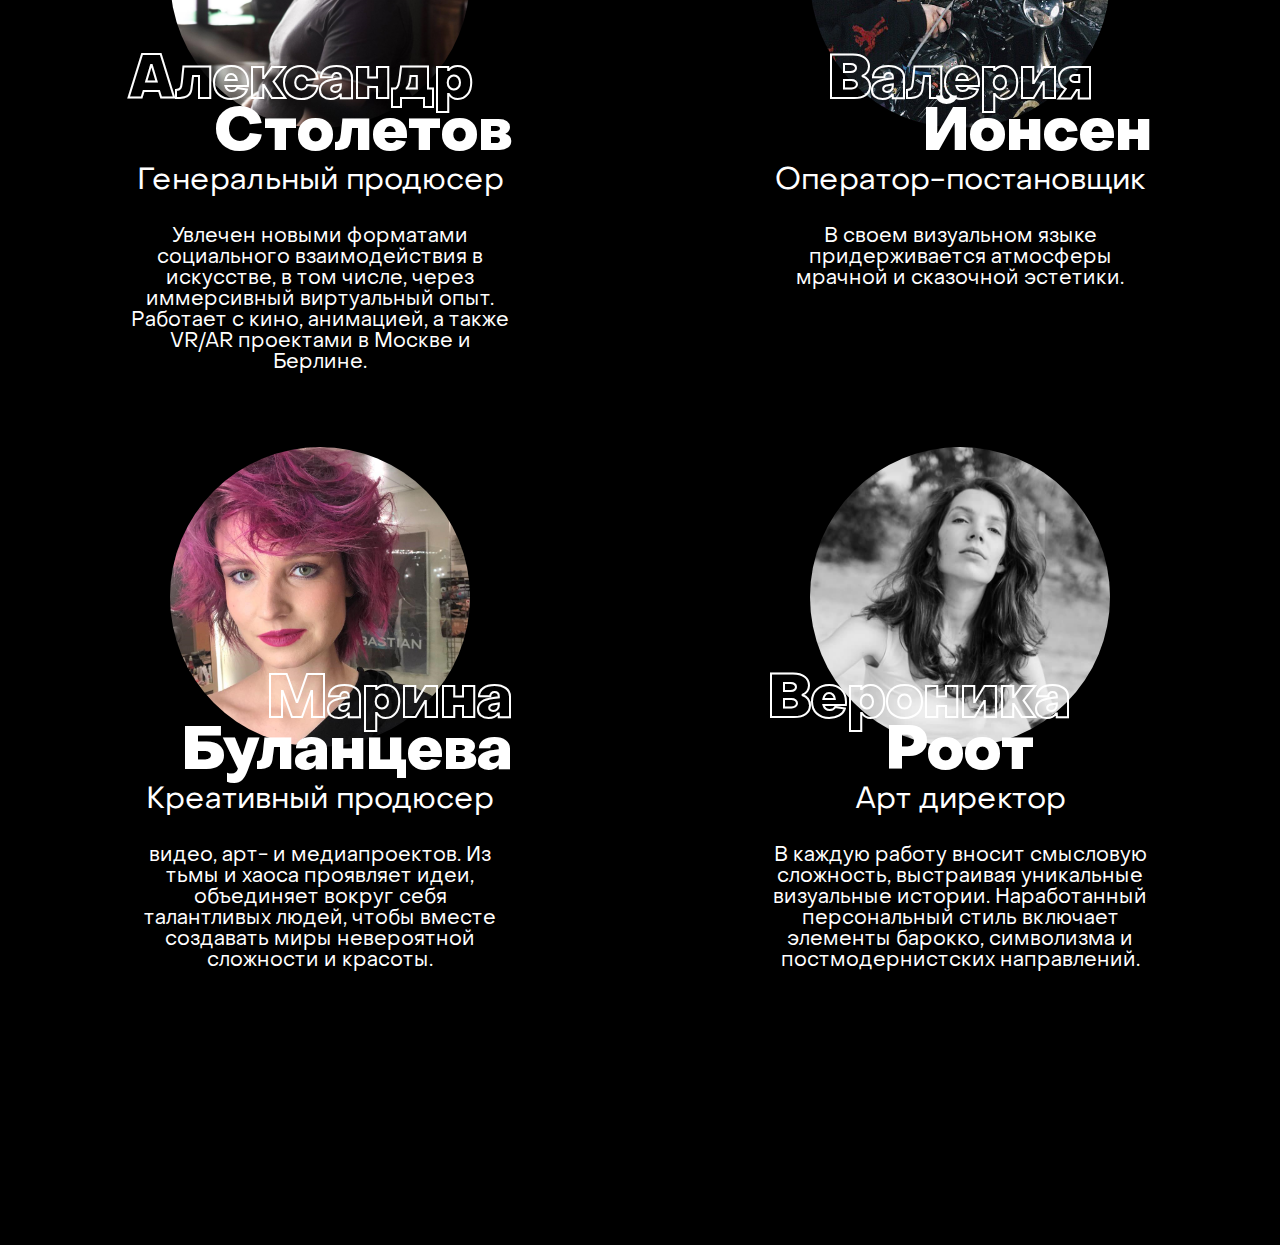
==== commit 4d52d39e: "Add files via upload" ====
--- a/about.html
+++ b/about.html
@@ -1,9 +1,10 @@
 <!DOCTYPE html>
 <html lang="en">
 <head>
-  <meta charset="UTF-8" http-equiv="Cache-Control" content="no-cache">
+  <meta charset="UTF-8">
   <meta name="viewport" content="width=device-width, initial-scale=1.0">
   <link rel="stylesheet" href="css/style.css">
+  <link type="image/x-icon" rel="shortcut icon" href="img/znak.svg">
   <title>OMUT STUDIO</title>
 </head>
 <body>
--- a/css/style.css
+++ b/css/style.css
@@ -30,6 +30,7 @@
   left: 0;
   bottom: 0;
   right: 0;
+  z-index: -1;
 }
 
 .main.main-active{
@@ -54,6 +55,9 @@
 	}
 }
 
+.play__btn{
+  width: 36px;
+}
 
 .main__center{
   display: flex;
@@ -70,6 +74,7 @@
 .main__subtitle{
   margin-top: 64px;
   font-size: 20px;
+  font-weight: 400;
 }
 
 .main__footer{
@@ -82,6 +87,13 @@
   margin-bottom: 60px;
   text-transform: uppercase;
   font-size: 16px;
+  color: white;
+}
+
+.main__col{
+  display: flex;
+  justify-content: space-around;
+  flex-direction: column;
 }
 
 @media (max-width: 800px){
@@ -119,6 +131,7 @@
   .main__col{
     display: flex;
     justify-content: space-around;
+    flex-direction: row;
   }
 
   .main__info{
@@ -134,13 +147,13 @@
   display: flex;
   align-items: center;
   justify-content: space-between;
-  padding: 50px 140px 0 140px;
+  padding: 30px 140px 0 140px;
   width: 100%;
   z-index: 2;
 }
 
 .nav__logo{
-  max-width: 60px;
+  max-width: 50px;
   transition: all 3s;
   cursor: pointer;
 }
@@ -176,11 +189,12 @@
 .nav__back-active{
   display: flex;
 }
+
 @media (max-width: 800px){
   .nav{
     backdrop-filter: blur(10px);
     background-color: rgba(0, 0, 0, 0.5);
-    padding: 30px 30px 24px 30px;
+    padding: 20px 20px 20px 20px;
   }
 
   .nav__logo{
@@ -199,8 +213,10 @@
     margin-left: 34px;
   }
 
-  .nav__links_mob{
+  .nav__links_mob a{
     display: flex;
+    align-items: center;
+    justify-content: center;
   }
 
   .nav__links_mob-hidden{
@@ -213,7 +229,7 @@
 .scroll__icon{
   position: fixed;
   bottom: 94px;
-  padding-left: 140px;
+  padding-left: 25px;
   animation: shake 3s ease 0s infinite;
   -webkit-animation: shake 3s ease 0s infinite;
 }
@@ -275,9 +291,8 @@
 .zero__blur{
   background: linear-gradient( to right,rgba(255, 255, 255, 0.1), rgb(0, 0, 0));
   backdrop-filter: blur(10px);
-  width: 50%;
   height: 100%;
-  padding: 0 140px 0 84px;
+  padding: 50px 140px 0 84px;
   display: flex;
   flex-direction: column;
   justify-content: center;
@@ -290,9 +305,9 @@
 
 .zero__title{
   font-weight: 900;
-  font-size: 100px;
+  font-size: 70px;
+  line-height: 50px;
   white-space: nowrap;
-  line-height: 30px;
   -webkit-text-fill-color: transparent;
   -webkit-text-stroke: 2px white;
   position: relative;
@@ -300,28 +315,30 @@
 
 .zero__subtitle{
   font-weight: 900;
-  font-size: 100px;
+  font-size: 70px;
+  line-height: 50px;
   white-space: nowrap;
   position: relative;
-  line-height: 100px;
   text-align: right;
 }
 
 .zero__text{
   font-size: 18px;
-  position: relative;
-  margin-top: 69px;
+  margin-top: 40px;
+  position: relative;
 }
 
 .zero__play{
   font-family: 'onyx_btregular';
-  font-size: 56px;
+  margin-top: 40px;
+  font-size: 46px;
   text-decoration: none;
   color: white;
-  margin-top: 69px;
   cursor: pointer;
   position: relative;
   text-align: right;
+  animation: shake 3s ease 0s infinite;
+  -webkit-animation: shake 3s ease 0s infinite;
 }
 
 .zero__text_mob{
@@ -329,6 +346,9 @@
   position: relative;
 }
 
+.zero__subtitle_mob{
+  display: none;
+}
 
 @media (max-width: 800px){
   .work__zero{
@@ -353,21 +373,30 @@
   }
 
   .zero__title{
-    font-size: 36px;
+    font-size: 32px;
     margin-left: 0;
     line-height: 30px;
     width: 90%;
-    text-align: left;
+    text-align: center;
     -webkit-text-stroke: 1px white;
   }
   
   .zero__subtitle{
-    font-size: 30px;
-    margin-left: 0;
+    display: none;
+  }
+
+  .zero__subtitle_mob{
+    display: inline;
+    font-size: 24px;
     width: 90%;
-    text-align: right;
+    text-align: center;
     line-height: 20px;
-    margin-bottom: 32px;
+    margin-bottom: 5px;
+    font-weight: 900;
+  }
+
+  .zero__row_mob{
+    margin-bottom: 10px;
   }
   
   .zero__text{
@@ -377,11 +406,6 @@
   .zero__text_mob{
     display: block;
     font-size: 16px;
-
-  }
-
-  .zero__row_mob{
-    margin-bottom: 15px;
   }
 
   .zero__play{
@@ -391,7 +415,11 @@
     text-align: right;
   }
 }
-
+@media(max-height:665px){
+  .zero__row_mob{
+    margin-bottom: 0;
+  }
+}
 /* WORK ONE */
 
 .work__one{
@@ -407,7 +435,6 @@
 .one__blur{
   background: linear-gradient( to right,rgba(255, 255, 255, 0.1), rgb(0, 0, 0));
   backdrop-filter: blur(10px);
-  width: 39%;
   height: 100%;
   padding: 0 140px 0 84px;
   display: flex;
@@ -422,10 +449,10 @@
 
 .one__title{
   font-weight: 900;
-  font-size: 100px;
+  font-size: 70px;
+  line-height: 30px;
   white-space: nowrap;
   margin-left: -245px;
-  line-height: 30px;
   -webkit-text-fill-color: transparent;
   -webkit-text-stroke: 2px white;
   position: relative;
@@ -433,38 +460,41 @@
 
 .one__subtitle{
   font-weight: 900;
-  font-size: 100px;
+  font-size: 70px;
   margin-left: -30px;
   white-space: nowrap;
   position: relative;
 }
 
 .one__subtitle_text{
-  margin-top: -32px;
+  margin-top: -20px;
   font-size: 24px;
-  margin-bottom: 69px;
   position: relative;
 }
 
 .one__text{
   font-size: 18px;
+  margin-top: 40px;
   position: relative;
 }
 
 .one__play{
   font-family: 'onyx_btregular';
-  font-size: 56px;
+  margin-top: 40px;
+  font-size: 46px;
   text-decoration: none;
   color: white;
-  margin-top: 69px;
   cursor: pointer;
   position: relative;
+  animation: shake 3s ease 0s infinite;
+  -webkit-animation: shake 3s ease 0s infinite;
 }
 
 .one__text_mob{
   display: none;
   position: relative;
 }
+
 
 @media (max-width: 800px){
   .work__one{
@@ -492,7 +522,6 @@
     font-size: 36px;
     margin-left: 0;
     line-height: 30px;
-    width: 90%;
     text-align: left;
     -webkit-text-stroke: 1px white;
   }
@@ -500,16 +529,16 @@
   .one__subtitle{
     font-size: 30px;
     margin-left: 0;
-    width: 90%;
-    text-align: right;
+    text-align: center;
+    margin-bottom: 5px;
   }
   
   .one__subtitle_text{
     margin-top: -40px;
     font-size: 18px;
-    width: 90%;
     text-align: left;
     margin-bottom: 32px;
+    display: none;
   }
   
   .one__text{
@@ -533,6 +562,12 @@
   }
 }
 
+@media(max-height:665px){
+  .one__row_mob{
+    margin-bottom: 0;
+  }
+}
+
 /* WORK TWO */
 
 .work__two{
@@ -546,7 +581,6 @@
 .two__blur{
   background: linear-gradient( to right,rgba(255, 255, 255, 0.1), rgb(0, 0, 0));
   backdrop-filter: blur(10px);
-  width: 50%;
   height: 100%;
   padding: 0 65px 0 45px;
   color: white;
@@ -561,9 +595,9 @@
 
 .two__title{
   font-weight: 900;
-  font-size: 100px;
+  font-size: 70px;
+  line-height: 60px;
   white-space: nowrap;
-  line-height: 85px;
   -webkit-text-fill-color: transparent;
   -webkit-text-stroke: 2px white;
   position: relative;
@@ -572,8 +606,8 @@
 .two__subtitle{
   font-weight: 900;
   font-size: 70px;
+  line-height: 60px;
   white-space: nowrap;
-  line-height: 60px;
   display: flex;
   justify-content: flex-end;
   position: relative;
@@ -590,12 +624,14 @@
 
 .two__play{
   font-family: 'onyx_btregular';
-  font-size: 56px;
+  margin-top: 40px;
+  font-size: 46px;
   text-decoration: none;
   color: white;
-  margin-top: 69px;
   cursor: pointer;
   position: relative;
+  animation: shake 3s ease 0s infinite;
+  -webkit-animation: shake 3s ease 0s infinite;
 }
 
 .two__text_mob{
@@ -629,18 +665,16 @@
     font-size: 36px;
     margin-left: 0;
     line-height: 30px;
-    width: 90%;
-    text-align: left;
+    text-align: center;
     -webkit-text-stroke: 1px white;
   }
   
   .two__subtitle{
     font-size: 30px;
     margin-left: 0;
-    width: 90%;
-    text-align: right;
+    text-align: center;
     line-height: 30px;
-    margin-bottom: 15px;
+    margin-bottom: 5px;
   }
   
   .two__text{
@@ -663,7 +697,11 @@
     text-align: right;
   }
 }
-
+@media(max-height:665px){
+  .two__row_mob{
+    margin-bottom: 0;
+  }
+}
 /* WORK three */
 
 .work__three{
@@ -676,7 +714,6 @@
 .three__blur{
   background: linear-gradient( to left,rgba(255, 255, 255, 0.1), rgb(0, 0, 0));
   backdrop-filter: blur(10px);
-  width: 36%;
   height: 100%;
   padding: 0 60px 0 140px;
   color: white;
@@ -691,9 +728,9 @@
 
 .three__title{
   font-weight: 900;
-  font-size: 100px;
+  font-size: 70px;
+  line-height: 30px;
   white-space: nowrap;
-  line-height: 85px;
   -webkit-text-fill-color: transparent;
   -webkit-text-stroke: 2px white;
   position: relative;
@@ -701,19 +738,17 @@
 
 .three__subtitle{
   font-weight: 900;
-  font-size: 100px;
+  font-size: 70px;
   white-space: nowrap;
-  line-height: 100px;
   display: flex;
   justify-content: flex-end;
   position: relative;
 }
 
 .three__subtitle_text{
-  margin-top: -22px;
+  margin-top: -20px;
   margin-left: 144px;
   font-size: 24px;
-  margin-bottom: 69px;
   position: relative;
 }
 
@@ -729,13 +764,14 @@
 .three__play{
   font-family: 'onyx_btregular';
   position: relative;
-  font-size: 56px;
+  margin-top: 40px;
+  font-size: 46px;
   text-decoration: none;
   color: white;
-  margin-top: 69px;
   cursor: pointer;
-  display: flex;
-  justify-content: flex-end;
+  margin-left: auto;
+  animation: shake 3s ease 0s infinite;
+  -webkit-animation: shake 3s ease 0s infinite;
 }
 
 .three__text_mob{
@@ -770,18 +806,16 @@
     font-size: 36px;
     margin-left: 0;
     line-height: 30px;
-    width: 50%;
-    text-align: left;
+    text-align: center;
     -webkit-text-stroke: 1px white;
   }
   
   .three__subtitle{
     font-size: 30px;
     margin-left: 0;
-    width: 50%;
-    text-align: right;
+    text-align: center;
     line-height: 30px;
-    margin-bottom: 15px;
+    margin-bottom: 5px;
   }
 
   .three__subtitle_text{
@@ -803,9 +837,15 @@
 
   .three__play{
     font-size: 36px;
+    margin: 0;
     margin-top: -400px;
     width: 90%;
     text-align: right;
+  }
+}
+@media(max-height:665px){
+  .three__row_mob{
+    margin-bottom: 0;
   }
 }
 
@@ -822,9 +862,7 @@
 .four__blur{
   background: linear-gradient( to right,rgba(255, 255, 255, 0.1), rgb(0, 0, 0));
   backdrop-filter: blur(10px);
-  width: 40%;
-  height: 100%;
-  padding: 0 204px 0 143px;
+  padding: 0 140px 0 140px;
   color: white;
   display: flex;
   flex-direction: column;
@@ -839,16 +877,15 @@
   font-size: 18px;
   color: #FFFFFF;
   opacity: 0.31;
-  margin-bottom: 70px;
+  margin-bottom: 50px;
   position: relative;  
 }
 
 .four__title{
   font-weight: 900;
-  font-size: 100px;
+  font-size: 70px;
+  line-height: 30px;
   white-space: nowrap;
-  line-height: 85px;
-  margin-left: -180px;
   -webkit-text-fill-color: transparent;
   -webkit-text-stroke: 2px white;
   position: relative;  
@@ -856,9 +893,9 @@
 
 .four__subtitle{
   font-weight: 900;
-  font-size: 100px;
+  font-size: 70px;
+  margin-left: -40px;
   white-space: nowrap;
-  line-height: 100px;
   position: relative;  
   
 }
@@ -866,19 +903,21 @@
 .four__text{
   margin-left: -40px;
   font-size: 18px;
-  margin-top: 50px;
+  margin-top: 30px;
   position: relative;  
 }
 
 
 .four__play{
   font-family: 'onyx_btregular';
-  font-size: 56px;
+  margin-top: 40px;
+  font-size: 46px;
   text-decoration: none;
   color: white;
-  margin-top: 69px;
   cursor: pointer;
-  position: relative;  
+  position: relative; 
+  animation: shake 3s ease 0s infinite;
+  -webkit-animation: shake 3s ease 0s infinite;
 }
 
 .four__text_mob{
@@ -917,18 +956,16 @@
     font-size: 36px;
     margin-left: 0;
     line-height: 30px;
-    width: 50%;
-    text-align: left;
+    text-align: center;
     -webkit-text-stroke: 1px white;
   }
   
   .four__subtitle{
     font-size: 30px;
     margin-left: 0;
-    width: 50%;
-    text-align: right;
+    text-align: center;
     line-height: 30px;
-    margin-bottom: 15px;
+    margin-bottom: 5px;
   }
 
   .four__subtitle_text{
@@ -955,7 +992,11 @@
     text-align: right;
   }
 }
-
+@media(max-height:665px){
+  .four__row_mob{
+    margin-bottom: 0;
+  }
+}
 /* WORK FIVE */
 
 .work__five{
@@ -969,9 +1010,8 @@
 .five__blur{
   background: linear-gradient( to right,rgba(255, 255, 255, 0.1), rgb(0, 0, 0));
   backdrop-filter: blur(10px);
-  width: 37%;
   height: 100%;
-  padding: 0 235px 0 28px;
+  padding: 0 140px 0 28px;
   color: white;
   min-width: 30%;
   display: flex;
@@ -985,9 +1025,9 @@
 
 .five__title{
   font-weight: 900;
-  font-size: 100px;
+  font-size: 70px;
+  line-height: 30px;
   white-space: nowrap;
-  line-height: 85px;
   display: flex;
   justify-content: flex-end;
   -webkit-text-fill-color: transparent;
@@ -997,29 +1037,31 @@
 
 .five__subtitle{
   font-weight: 900;
-  font-size: 100px;
+  font-size: 70px;
+  text-align: center;
+  line-height: 60px;
   white-space: nowrap;
-  line-height: 100px;
   position: relative;
 }
 
 .five__text{
   font-size: 18px;
-  margin-top: 70px;
+  margin-top: 40px;
   position: relative;
 }
 
 
 .five__play{
   font-family: 'onyx_btregular';
-  font-size: 56px;
+  margin-top: 40px;
+  font-size: 46px;
   text-decoration: none;
   color: white;
-  margin-top: 69px;
   cursor: pointer;
-  justify-content: flex-end;
-  display: flex;
-  position: relative;
+  margin-left: auto;
+  position: relative;
+  animation: shake 3s ease 0s infinite;
+  -webkit-animation: shake 3s ease 0s infinite;
 }
 
 .five__text_mob{
@@ -1057,8 +1099,7 @@
     font-size: 36px;
     margin-left: 0;
     line-height: 30px;
-    width: 50%;
-    text-align: left;
+    text-align: center;
     -webkit-text-stroke: 1px white;
     justify-content: flex-start;
   }
@@ -1066,10 +1107,9 @@
   .five__subtitle{
     font-size: 30px;
     margin-left: 0;
-    width: 50%;
-    text-align: right;
+    text-align: center;
     line-height: 30px;
-    margin-bottom: 15px;
+    margin-bottom: 5px;
   }
 
   .five__subtitle_text{
@@ -1090,13 +1130,18 @@
   }
 
   .five__play{
+    margin: 0;
     font-size: 36px;
     margin-top: -400px;
     width: 90%;
     text-align: right;
   }
 }
-
+@media(max-height:665px){
+  .five__row_mob{
+    margin-bottom: 0;
+  }
+}
 /* WORK SIX */
 
 .work__six{
@@ -1110,7 +1155,6 @@
   background: linear-gradient( to left,rgba(255, 255, 255, 0.1), rgb(0, 0, 0));
   backdrop-filter: blur(10px);
   position: relative;
-  width: 45%;
   height: 100%;
   padding: 0 225px 0 140px;
   color: white;
@@ -1124,9 +1168,9 @@
 
 .six__title{
   font-weight: 900;
-  font-size: 100px;
+  font-size: 70px;
+  line-height: 30px;
   white-space: nowrap;
-  line-height: 85px;
   display: flex;
   justify-content: flex-end;
   -webkit-text-fill-color: transparent;
@@ -1136,15 +1180,14 @@
 
 .six__subtitle{
   font-weight: 900;
-  font-size: 100px;
+  font-size: 70px;
   white-space: nowrap;
-  line-height: 100px;
   position: relative;
 }
 
 .six__text{
   font-size: 18px;
-  margin-top: 50px;
+  margin-top: 40px;
   display: flex;
   justify-content: flex-end;
   position: relative;
@@ -1153,14 +1196,15 @@
 
 .six__play{
   font-family: 'onyx_btregular';
-  font-size: 56px;
+  margin-top: 40px;
+  font-size: 46px;
   text-decoration: none;
   color: white;
-  margin-top: 69px;
   cursor: pointer;
-  justify-content: flex-end;
-  display: flex;
-  position: relative;
+  margin-left: auto;
+  position: relative;
+  animation: shake 3s ease 0s infinite;
+  -webkit-animation: shake 3s ease 0s infinite;
 }
 
 .six__text_mob{
@@ -1199,18 +1243,16 @@
     font-size: 36px;
     margin-left: 0;
     line-height: 30px;
-    width: 50%;
-    text-align: left;
+    text-align: center;
     -webkit-text-stroke: 1px white;
   }
   
   .six__subtitle{
     font-size: 30px;
     margin-left: 0;
-    width: 50%;
-    text-align: right;
+    text-align: center;
     line-height: 30px;
-    margin-bottom: 15px;
+    margin-bottom: 5px;
   }
 
   .six__subtitle_text{
@@ -1227,17 +1269,25 @@
   }
 
   .six__row_mob{
-    margin-bottom: 15px;
+    margin-bottom: 5px;
   }
 
   .six__play{
     font-size: 36px;
+    margin: 0;
     margin-top: -400px;
     width: 90%;
     text-align: right;
   }
 }
-
+@media(max-height:665px){
+  .six__row_mob{
+    margin-bottom: 0;
+  }
+  .six__row_mob:last-child{
+    display: none;
+  }
+}
 
 /* WORK SEVEN */
 
@@ -1252,7 +1302,6 @@
   background: linear-gradient( to left,rgba(255, 255, 255, 0.1), rgb(0, 0, 0));
   backdrop-filter: blur(10px);
   position: relative;
-  width: 38%;
   height: 100%;
   padding: 0 65px 0 140px;
   color: white;
@@ -1266,9 +1315,9 @@
 
 .seven__title{
   font-weight: 900;
-  font-size: 100px;
+  font-size: 70px;
+  line-height: 30px;
   white-space: nowrap;
-  line-height: 85px;
   display: flex;
   justify-content: flex-end;
   -webkit-text-fill-color: transparent;
@@ -1278,7 +1327,7 @@
 
 .seven__subtitle{
   font-weight: 900;
-  font-size: 100px;
+  font-size: 70px;
   white-space: nowrap;
   line-height: 100px;
   position: relative;
@@ -1286,23 +1335,22 @@
 
 .seven__text{
   font-size: 18px;
-  margin-top: 50px;
-  display: flex;
-  justify-content: flex-end;
+  margin-top: 40px;
+  text-align: right;
   position: relative;
 }
 
 
 .seven__play{
   font-family: 'onyx_btregular';
-  font-size: 56px;
+  font-size: 46px;
   text-decoration: none;
   color: white;
-  margin-top: 69px;
+  margin-top: 40px;
   cursor: pointer;
-  justify-content: flex-end;
-  display: flex;
-  position: relative;
+  position: relative;
+  animation: shake 3s ease 0s infinite;
+  -webkit-animation: shake 3s ease 0s infinite;
 }
 
 .seven__text_mob{
@@ -1342,18 +1390,16 @@
     font-size: 36px;
     margin-left: 0;
     line-height: 30px;
-    width: 50%;
-    text-align: left;
+    text-align: center;
     -webkit-text-stroke: 1px white;
   }
   
   .seven__subtitle{
     font-size: 30px;
     margin-left: 0;
-    width: 50%;
-    text-align: right;
+    text-align: center;
     line-height: 30px;
-    margin-bottom: 15px;
+    margin-bottom: 5px;
   }
 
   .seven__subtitle_text{
@@ -1370,7 +1416,7 @@
   }
 
   .seven__row_mob{
-    margin-bottom: 15px;
+    margin-bottom: 5px;
   }
 
   .seven__play{
@@ -1380,7 +1426,14 @@
     text-align: right;
   }
 }
-
+@media(max-height:665px){
+  .seven__row_mob{
+    margin-bottom: 0;
+  }
+  .seven__row_mob:last-child{
+    display: none;
+  }
+}
 /* WORK EIGHT  */
 
 .work__eight{
@@ -1395,7 +1448,6 @@
   background: linear-gradient( to right,rgba(255, 255, 255, 0.1), rgb(0, 0, 0));
   backdrop-filter: blur(10px);
   position: relative;
-  width: 40%;
   height: 100%;
   padding: 0 140px 0 100px;
   color: white;
@@ -1409,11 +1461,10 @@
 
 .eight__title{
   font-weight: 900;
-  font-size: 100px;
+  font-size: 70px;
+  line-height: 30px;
   white-space: nowrap;
-  line-height: 85px;
-  display: flex;
-  justify-content: center;
+  text-align: center;
   -webkit-text-fill-color: transparent;
   -webkit-text-stroke: 2px white;
   position: relative;
@@ -1421,15 +1472,15 @@
 
 .eight__subtitle{
   font-weight: 900;
-  font-size: 100px;
+  font-size: 70px;
+  text-align: center;
   white-space: nowrap;
-  line-height: 100px;
   position: relative;
 }
 
 .eight__text{
   font-size: 18px;
-  margin-top: 50px;
+  margin-top: 40px;
   display: flex;
   justify-content: flex-end;
   position: relative;
@@ -1438,12 +1489,14 @@
 
 .eight__play{
   font-family: 'onyx_btregular';
-  font-size: 56px;
+  font-size: 46px;
   text-decoration: none;
   color: white;
-  margin-top: 69px;
+  margin-top: 40px;
   cursor: pointer;
   position: relative;
+  animation: shake 3s ease 0s infinite;
+  -webkit-animation: shake 3s ease 0s infinite;
 }
 
 .eight__text_mob{
@@ -1483,8 +1536,7 @@
     font-size: 36px;
     margin-left: 0;
     line-height: 30px;
-    width: 50%;
-    text-align: left;
+    text-align: center;
     -webkit-text-stroke: 1px white;
     justify-content: initial;
   }
@@ -1492,10 +1544,9 @@
   .eight__subtitle{
     font-size: 30px;
     margin-left: 0;
-    width: 50%;
-    text-align: right;
+    text-align: center;
     line-height: 30px;
-    margin-bottom: 15px;
+    margin-bottom: 5px;
   }
 
   .eight__subtitle_text{
@@ -1522,7 +1573,14 @@
     text-align: right;
   }
 }
-
+@media(max-height:665px){
+  .eight__row_mob{
+    margin-bottom: 0;
+  }
+  .eight__row_mob:last-child{
+    display: none;
+  }
+}
 /* MENU */
 
 .menu{
@@ -1552,7 +1610,6 @@
 .menu__words_col{
   display: flex;
   flex-direction: column;
-  min-width: 50%;
 }
 
 .menu__word_title{
@@ -1597,29 +1654,45 @@
   justify-content: center;
   align-items: center;
   flex-wrap: wrap;
-  margin-top: 157px;
-  margin-bottom: ;
+  margin-top: 150px;
+  width: 100%;
+  margin-bottom: 0;
+  margin-bottom: 150px;
 }
 
 .menu__item{
   display: flex;
   text-align: center;
-  width: 536px;
-  height: 434px;
+  height: 100%;
   justify-content: center;
   align-items: center;
   font-size: 20px;
-  margin-bottom: 175px;
-}
-
-.menu__item.one{
-  background: url('../img/numb_1.png') center no-repeat;
-}
-.menu__item.two{
-  background: url('../img/numb_2.png') center no-repeat;
-}
-.menu__item.three{
-  background: url('../img/numb_3.png') center no-repeat;
+  margin: 100px 50px;
+  position: relative;
+}
+
+.menu__item::after{
+  position: absolute;
+  top: 0;
+  left: 0;
+  font-family: 'onyx_btregular';
+  opacity: 0.3;
+  width: 100%;
+  height: 100%;
+  display: flex;
+  align-items: center;
+  justify-content: center;
+  font-size: 300px;
+}
+.menu__item.one::after{
+  content: "01";
+}
+
+.menu__item.two::after{
+  content: "02";
+}
+.menu__item.three::after{
+  content: "03";
 }
 
 .menu__team{
@@ -1630,8 +1703,15 @@
   flex-wrap: wrap;
 }
 
+.team__col{
+  display: flex;
+  justify-content: space-around;
+  flex-wrap: wrap;
+}
+
 .team__person{
-  width: 536px;
+  width: 30%;
+  flex-wrap: wrap;
   text-align: center;
   margin-bottom: 73px;
 }
@@ -1655,8 +1735,7 @@
 }
 
 .team__name.four{
-  text-align: right;
-  margin-right: -150px;
+  text-align: left;
 }
 
 .team__lastname{
@@ -1664,7 +1743,9 @@
     font-size: 60px;
     text-align: right;
 }
-
+.team__lastname.four{
+  text-align: center;
+}
 .team__position{
   font-size: 30px;
   margin-bottom: 30px;
@@ -1674,8 +1755,75 @@
   font-size: 20px;
 }
 
-.team__col:first-child{
-  margin-right: 154px;
+@media (max-width: 800px){
+  .menu__word_subtitle{
+    text-align: center;
+  }
+  .menu__word_subtitle.bottom{
+    margin: 0;
+  }
+  .team__col{
+    flex-direction: column;
+    align-items: center;
+  }
+  .team__person{
+    width: 80%;
+    align-items: center;
+    display: flex;
+    justify-content: center;
+    flex-direction: column;
+  }
+  .nav__links{
+    margin-left: auto;
+  }
+  .nav__link{
+    margin: 0;
+  }
+}
+
+@media (max-width: 650px){
+  .menu__word_title{
+    font-size: 36px;
+  }
+  .menu__word_subtitle{
+    font-size: 36px;
+  }
+  .menu__title{
+    padding-top: 180px;
+  }
+  .menu__word_subtitle.top{
+    margin-bottom: 15px;
+  }
+  .menu__subtitle{
+    font-size: 18px;
+    width: 80%;
+    margin: 0 auto;
+    margin-top: 15px;
+  }
+  .menu__list{
+    margin-top: 100px;
+  }
+  .menu__item{
+    font-size: 18px;
+  }
+  .team__name{
+    font-size: 45px;
+  }
+  .team__lastname{
+    font-size: 45px;
+  }
+  .team__position{
+    font-size: 24px;
+  }
+  .team__text{
+    font-size: 18px;
+  }
+  .menu__team{
+    padding-bottom: 100px;
+  }
+  .team__photo{
+    max-width: 100%;
+  }
 }
 
 
@@ -1692,7 +1840,7 @@
   }
 }
 
-/* VIDO */
+/* VIDEO */
 
 .modal{
   position: absolute;
